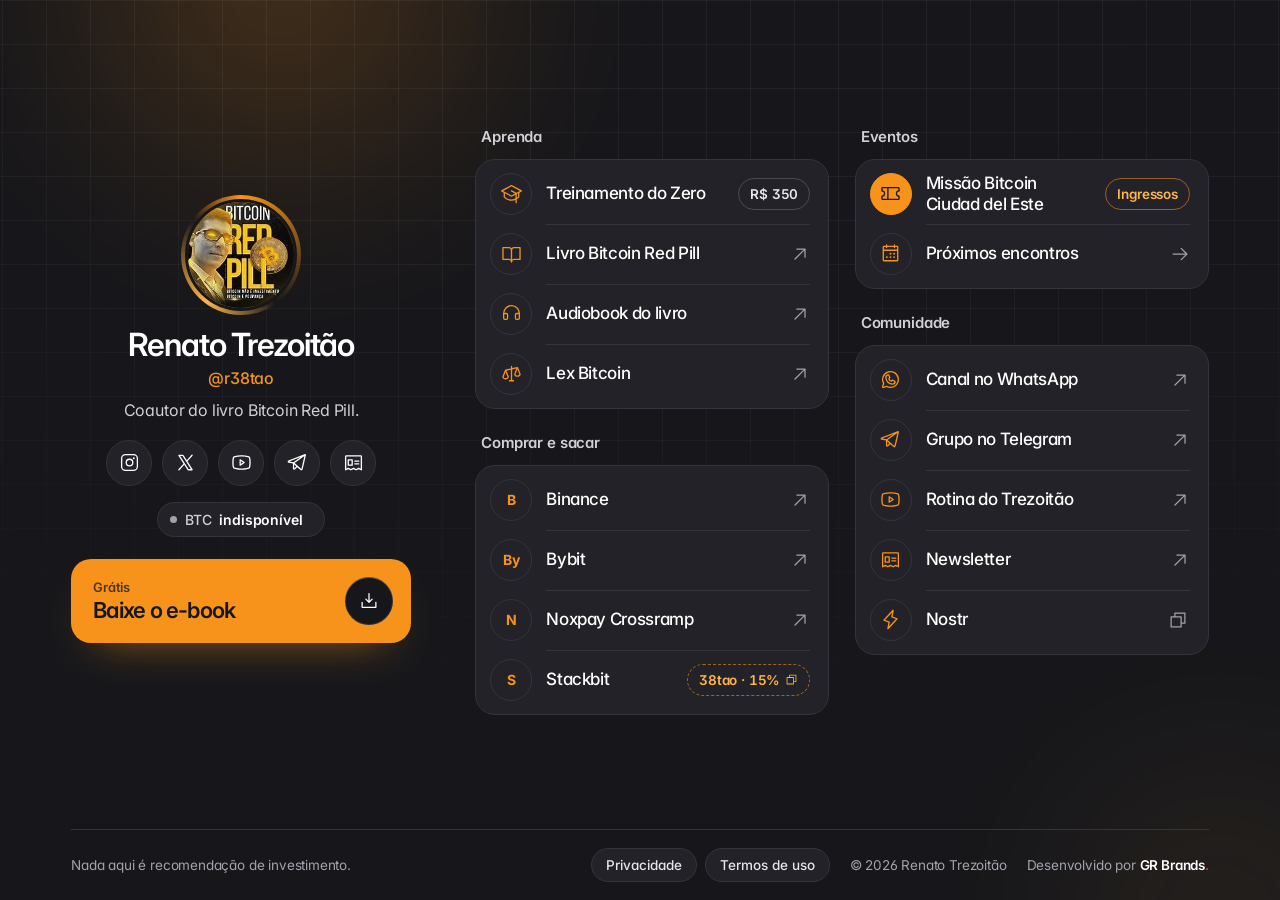
==== index.html @ eb2c329f "Add files via upload" ====
<!doctype html>
<html lang="pt-BR">
<head>
  <meta charset="utf-8">
  <!-- ═══ Rastreio: Meta Pixel + CAPI (único da página; sem GTM/GA4/plugins) ═══
       Enquanto o pixel estiver vazio, nada é carregado nem enviado. Ao receber
       o ID, preencha aqui e no capi-config.php (com o access token). -->
  <script>window.LN_TRACK = { pixel: '' };</script>
  <script>if (LN_TRACK.pixel) { var t = document.createElement('script'); t.src = 'tracking.js'; document.head.appendChild(t); }</script>
  <meta name="viewport" content="width=device-width, initial-scale=1, viewport-fit=cover">
  <title>Renato Trezoitão | Links oficiais</title>
  <meta name="description" content="Links oficiais do Renato Trezoitão (@r38tao), coautor do livro Bitcoin Red Pill: e-book grátis, treinamento, eventos e comunidade.">
  <meta name="theme-color" content="#17171B">
  <meta property="og:title" content="Renato Trezoitão · @r38tao">
  <meta property="og:description" content="E-book grátis, treinamento do zero, eventos presenciais e a comunidade oficial.">
  <meta property="og:type" content="website">
  <meta property="og:image" content="assets/renato.webp">
  <link rel="icon" href="assets/favicon.svg" type="image/svg+xml">
  <link rel="icon" href="assets/favicon-32.png" sizes="32x32" type="image/png">
  <link rel="apple-touch-icon" href="assets/favicon-180.png">
  <link rel="preconnect" href="https://fonts.googleapis.com">
  <link rel="preconnect" href="https://fonts.gstatic.com" crossorigin>
  <link href="https://fonts.googleapis.com/css2?family=Inter:opsz,wght@14..32,300..700&display=swap" rel="stylesheet" media="print" onload="this.media='all'">
  <noscript><link href="https://fonts.googleapis.com/css2?family=Inter:opsz,wght@14..32,300..700&display=swap" rel="stylesheet"></noscript>
  <link rel="stylesheet" href="style.css">
  <script>
  /* sem JS ou com "reduzir movimento", o conteúdo nasce visível */
  (function(){try{if(!matchMedia("(prefers-reduced-motion: reduce)").matches)document.documentElement.className+=" anim";}catch(e){}})();
  </script>
</head>
<body>

  <div class="bg" aria-hidden="true">
    <div class="bg__glow bg__glow--1"></div>
    <div class="bg__glow bg__glow--2"></div>
    <div class="bg__grade"></div>
  </div>

  <main class="pagina">

    <!-- ================= PERFIL ================= -->
    <header class="perfil cena">
      <span class="anel a"><img class="perfil__foto" src="assets/renato.webp" alt="Renato Trezoitão" width="104" height="104"></span>
      <h1 class="perfil__nome a">Renato Trezoitão</h1>
      <p class="perfil__handle a">@r38tao</p>
      <p class="perfil__bio a">Coautor do livro Bitcoin Red Pill.</p>

      <nav class="redes a" aria-label="Redes sociais">
        <a href="https://www.instagram.com/r38tao" target="_blank" rel="noopener" aria-label="Instagram"><svg viewBox="0 0 256 256" aria-hidden="true"><path d="M128,80a48,48,0,1,0,48,48A48.05,48.05,0,0,0,128,80Zm0,80a32,32,0,1,1,32-32A32,32,0,0,1,128,160ZM176,24H80A56.06,56.06,0,0,0,24,80v96a56.06,56.06,0,0,0,56,56h96a56.06,56.06,0,0,0,56-56V80A56.06,56.06,0,0,0,176,24Zm40,152a40,40,0,0,1-40,40H80a40,40,0,0,1-40-40V80A40,40,0,0,1,80,40h96a40,40,0,0,1,40,40ZM192,76a12,12,0,1,1-12-12A12,12,0,0,1,192,76Z"/></svg></a>
        <a href="https://x.com/r38tao" target="_blank" rel="noopener" aria-label="X"><svg viewBox="0 0 256 256" aria-hidden="true"><path d="M214.75,211.71l-62.6-98.38,61.77-67.95a8,8,0,0,0-11.84-10.76L143.24,99.34,102.75,35.71A8,8,0,0,0,96,32H48a8,8,0,0,0-6.75,12.3l62.6,98.37-61.77,68a8,8,0,1,0,11.84,10.76l58.84-64.72,40.49,63.63A8,8,0,0,0,160,224h48a8,8,0,0,0,6.75-12.29ZM164.39,208,62.57,48h29L193.43,208Z"/></svg></a>
        <a href="https://www.youtube.com/@rotinadotrezoitao" target="_blank" rel="noopener" aria-label="YouTube"><svg viewBox="0 0 256 256" aria-hidden="true"><path d="M164.44,121.34l-48-32A8,8,0,0,0,104,96v64a8,8,0,0,0,12.44,6.66l48-32a8,8,0,0,0,0-13.32ZM120,145.05V111l25.58,17ZM234.33,69.52a24,24,0,0,0-14.49-16.4C185.56,39.88,131,40,128,40s-57.56-.12-91.84,13.12a24,24,0,0,0-14.49,16.4C19.08,79.5,16,97.74,16,128s3.08,48.5,5.67,58.48a24,24,0,0,0,14.49,16.41C69,215.56,120.4,216,127.34,216h1.32c6.94,0,58.37-.44,91.18-13.11a24,24,0,0,0,14.49-16.41c2.59-10,5.67-28.22,5.67-58.48S236.92,79.5,234.33,69.52Zm-15.49,113a8,8,0,0,1-4.77,5.49c-31.65,12.22-85.48,12-86,12H128c-.54,0-54.33.2-86-12a8,8,0,0,1-4.77-5.49C34.8,173.39,32,156.57,32,128s2.8-45.39,5.16-54.47A8,8,0,0,1,41.93,68c30.52-11.79,81.66-12,85.85-12h.27c.54,0,54.38-.18,86,12a8,8,0,0,1,4.77,5.49C221.2,82.61,224,99.43,224,128S221.2,173.39,218.84,182.47Z"/></svg></a>
        <a href="https://t.me/r38taochannel" target="_blank" rel="noopener" aria-label="Telegram"><svg viewBox="0 0 256 256" aria-hidden="true"><path d="M228.88,26.19a9,9,0,0,0-9.16-1.57L17.06,103.93a14.22,14.22,0,0,0,2.43,27.21L72,141.45V200a15.92,15.92,0,0,0,10,14.83,15.91,15.91,0,0,0,17.51-3.73l25.32-26.26L165,220a15.88,15.88,0,0,0,10.51,4,16.3,16.3,0,0,0,5-.79,15.85,15.85,0,0,0,10.67-11.63L231.77,35A9,9,0,0,0,228.88,26.19Zm-61.14,36L78.15,126.35l-49.6-9.73ZM88,200V152.52l24.79,21.74Zm87.53,8L92.85,135.5l119-85.29Z"/></svg></a>
        <a href="https://amoedo.substack.com/" target="_blank" rel="noopener" aria-label="Substack"><svg viewBox="0 0 256 256" aria-hidden="true"><path d="M216,40H40A16,16,0,0,0,24,56V216a8,8,0,0,0,11.58,7.15L64,208.94l28.42,14.21a8,8,0,0,0,7.16,0L128,208.94l28.42,14.21a8,8,0,0,0,7.16,0L192,208.94l28.42,14.21A8,8,0,0,0,232,216V56A16,16,0,0,0,216,40Zm0,163.06-20.42-10.22a8,8,0,0,0-7.16,0L160,207.06l-28.42-14.22a8,8,0,0,0-7.16,0L96,207.06,67.58,192.84a8,8,0,0,0-7.16,0L40,203.06V56H216ZM136,112a8,8,0,0,1,8-8h48a8,8,0,0,1,0,16H144A8,8,0,0,1,136,112Zm0,32a8,8,0,0,1,8-8h48a8,8,0,0,1,0,16H144A8,8,0,0,1,136,144ZM64,168h48a8,8,0,0,0,8-8V96a8,8,0,0,0-8-8H64a8,8,0,0,0-8,8v64A8,8,0,0,0,64,168Zm8-64h32v48H72Z"/></svg></a>
      </nav>

      <p class="status a" aria-live="polite">
        <i class="status__dot"></i>
        <span>BTC</span>
        <b data-btc-price>…</b>
        <span data-btc-change></span>
      </p>

      <a class="ebook a" data-cta="ebook" href="https://renato38.com.br" target="_blank" rel="noopener">
        <span class="ebook__texto">
          <span class="ebook__tag">Grátis</span>
          <span class="ebook__titulo">Baixe o e-book</span>
        </span>
        <span class="ebook__seta"><svg viewBox="0 0 256 256" aria-hidden="true"><path d="M224,144v64a8,8,0,0,1-8,8H40a8,8,0,0,1-8-8V144a8,8,0,0,1,16,0v56H208V144a8,8,0,0,1,16,0Zm-101.66,5.66a8,8,0,0,0,11.32,0l40-40a8,8,0,0,0-11.32-11.32L136,124.69V32a8,8,0,0,0-16,0v92.69L93.66,98.34a8,8,0,0,0-11.32,11.32Z"/></svg></span>
      </a>
    </header>

    <!-- ================= LINKS ================= -->
    <div class="links">

      <div class="coluna">
        <section class="grupo cena" aria-labelledby="g-aprenda">
          <h2 class="grupo__titulo a" id="g-aprenda">Aprenda</h2>
          <div class="lista">
            <a class="item a" data-cta="treinamento" href="https://renato38.com.br/?utm_source=linktree&amp;utm_medium=bio&amp;utm_campaign=instagram_profile" target="_blank" rel="noopener">
              <span class="item__ico"><svg viewBox="0 0 256 256" aria-hidden="true"><path d="M251.76,88.94l-120-64a8,8,0,0,0-7.52,0l-120,64a8,8,0,0,0,0,14.12L32,117.87v48.42a15.91,15.91,0,0,0,4.06,10.65C49.16,191.53,78.51,216,128,216a130,130,0,0,0,48-8.76V240a8,8,0,0,0,16,0V199.51a115.63,115.63,0,0,0,27.94-22.57A15.91,15.91,0,0,0,224,166.29V117.87l27.76-14.81a8,8,0,0,0,0-14.12ZM128,200c-43.27,0-68.72-21.14-80-33.71V126.4l76.24,40.66a8,8,0,0,0,7.52,0L176,143.47v46.34C163.4,195.69,147.52,200,128,200Zm80-33.75a97.83,97.83,0,0,1-16,14.25V134.93l16-8.53ZM188,118.94l-.22-.13-56-29.87a8,8,0,0,0-7.52,14.12L171,128l-43,22.93L25,96,128,41.07,231,96Z"/></svg></span>
              <span class="item__nome">Treinamento do Zero</span>
              <span class="chip">R$ 350</span>
            </a>
            <a class="item a" data-cta="livro" href="https://livrariaalexandrecosta.com.br/bitcoin-red-pill-3-edicao" target="_blank" rel="noopener">
              <span class="item__ico"><svg viewBox="0 0 256 256" aria-hidden="true"><path d="M232,48H160a40,40,0,0,0-32,16A40,40,0,0,0,96,48H24a8,8,0,0,0-8,8V200a8,8,0,0,0,8,8H96a24,24,0,0,1,24,24,8,8,0,0,0,16,0,24,24,0,0,1,24-24h72a8,8,0,0,0,8-8V56A8,8,0,0,0,232,48ZM96,192H32V64H96a24,24,0,0,1,24,24V200A39.81,39.81,0,0,0,96,192Zm128,0H160a39.81,39.81,0,0,0-24,8V88a24,24,0,0,1,24-24h64Z"/></svg></span>
              <span class="item__nome">Livro Bitcoin Red Pill</span>
              <span class="item__seta"><svg viewBox="0 0 256 256" aria-hidden="true"><path d="M200,64V168a8,8,0,0,1-16,0V83.31L69.66,197.66a8,8,0,0,1-11.32-11.32L172.69,72H88a8,8,0,0,1,0-16H192A8,8,0,0,1,200,64Z"/></svg></span>
            </a>
            <a class="item a" data-cta="audiobook" href="https://www.youtube.com/playlist?list=PLVHTYODvQvjMoQo2OybAj5pJEPk5JYRh1" target="_blank" rel="noopener">
              <span class="item__ico"><svg viewBox="0 0 256 256" aria-hidden="true"><path d="M201.89,54.66A103.43,103.43,0,0,0,128.79,24H128A104,104,0,0,0,24,128v56a24,24,0,0,0,24,24H64a24,24,0,0,0,24-24V144a24,24,0,0,0-24-24H40.36A88,88,0,0,1,128,40h.67a87.71,87.71,0,0,1,87,80H192a24,24,0,0,0-24,24v40a24,24,0,0,0,24,24h16a24,24,0,0,0,24-24V128A103.41,103.41,0,0,0,201.89,54.66ZM64,136a8,8,0,0,1,8,8v40a8,8,0,0,1-8,8H48a8,8,0,0,1-8-8V136Zm152,48a8,8,0,0,1-8,8H192a8,8,0,0,1-8-8V144a8,8,0,0,1,8-8h24Z"/></svg></span>
              <span class="item__nome">Audiobook do livro</span>
              <span class="item__seta"><svg viewBox="0 0 256 256" aria-hidden="true"><path d="M200,64V168a8,8,0,0,1-16,0V83.31L69.66,197.66a8,8,0,0,1-11.32-11.32L172.69,72H88a8,8,0,0,1,0-16H192A8,8,0,0,1,200,64Z"/></svg></span>
            </a>
            <a class="item a" data-cta="lexbitcoin" href="https://lexbitcoin.com.br" target="_blank" rel="noopener">
              <span class="item__ico"><svg viewBox="0 0 256 256" aria-hidden="true"><path d="M239.43,133l-32-80h0a8,8,0,0,0-9.16-4.84L136,62V40a8,8,0,0,0-16,0V65.58L54.26,80.19A8,8,0,0,0,48.57,85h0v.06L16.57,165a7.92,7.92,0,0,0-.57,3c0,23.31,24.54,32,40,32s40-8.69,40-32a7.92,7.92,0,0,0-.57-3L66.92,93.77,120,82V208H104a8,8,0,0,0,0,16h48a8,8,0,0,0,0-16H136V78.42L187,67.1,160.57,133a7.92,7.92,0,0,0-.57,3c0,23.31,24.54,32,40,32s40-8.69,40-32A7.92,7.92,0,0,0,239.43,133ZM56,184c-7.53,0-22.76-3.61-23.93-14.64L56,109.54l23.93,59.82C78.76,180.39,63.53,184,56,184Zm144-32c-7.53,0-22.76-3.61-23.93-14.64L200,77.54l23.93,59.82C222.76,148.39,207.53,152,200,152Z"/></svg></span>
              <span class="item__nome">Lex Bitcoin</span>
              <span class="item__seta"><svg viewBox="0 0 256 256" aria-hidden="true"><path d="M200,64V168a8,8,0,0,1-16,0V83.31L69.66,197.66a8,8,0,0,1-11.32-11.32L172.69,72H88a8,8,0,0,1,0-16H192A8,8,0,0,1,200,64Z"/></svg></span>
            </a>
          </div>
        </section>

        <section class="grupo cena" aria-labelledby="g-comprar">
          <h2 class="grupo__titulo a" id="g-comprar">Comprar e sacar</h2>
          <div class="lista">
            <a class="item a" data-cta="binance" href="https://d9wf.short.gy/r38tao" target="_blank" rel="noopener">
              <span class="item__ico item__ico--letra">B</span>
              <span class="item__nome">Binance</span>
              <span class="item__seta"><svg viewBox="0 0 256 256" aria-hidden="true"><path d="M200,64V168a8,8,0,0,1-16,0V83.31L69.66,197.66a8,8,0,0,1-11.32-11.32L172.69,72H88a8,8,0,0,1,0-16H192A8,8,0,0,1,200,64Z"/></svg></span>
            </a>
            <a class="item a" data-cta="bybit" href="https://www.bybit.com/en/exclusive-user-campaign/?campaign_id=30856&amp;affiliate_id=77408" target="_blank" rel="noopener">
              <span class="item__ico item__ico--letra">By</span>
              <span class="item__nome">Bybit</span>
              <span class="item__seta"><svg viewBox="0 0 256 256" aria-hidden="true"><path d="M200,64V168a8,8,0,0,1-16,0V83.31L69.66,197.66a8,8,0,0,1-11.32-11.32L172.69,72H88a8,8,0,0,1,0-16H192A8,8,0,0,1,200,64Z"/></svg></span>
            </a>
            <a class="item a" data-cta="noxpay" href="https://crossramp.noxpay.io/?landing_crossramp=38itao" target="_blank" rel="noopener">
              <span class="item__ico item__ico--letra">N</span>
              <span class="item__nome">Noxpay Crossramp</span>
              <span class="item__seta"><svg viewBox="0 0 256 256" aria-hidden="true"><path d="M200,64V168a8,8,0,0,1-16,0V83.31L69.66,197.66a8,8,0,0,1-11.32-11.32L172.69,72H88a8,8,0,0,1,0-16H192A8,8,0,0,1,200,64Z"/></svg></span>
            </a>
            <a class="item a" data-cta="stackbit" href="https://stackbit.me" target="_blank" rel="noopener">
              <span class="item__ico item__ico--letra">S</span>
              <span class="item__nome">Stackbit</span>
              <span class="chip chip--cupom" role="button" tabindex="0" data-copy="38tao" aria-label="Copiar cupom 38tao" title="Copiar cupom">38tao · 15% <svg viewBox="0 0 256 256" aria-hidden="true"><path d="M216,32H88a8,8,0,0,0-8,8V80H40a8,8,0,0,0-8,8V216a8,8,0,0,0,8,8H168a8,8,0,0,0,8-8V176h40a8,8,0,0,0,8-8V40A8,8,0,0,0,216,32ZM160,208H48V96H160Zm48-48H176V88a8,8,0,0,0-8-8H96V48H208Z"/></svg></span>
            </a>
          </div>
        </section>
      </div>

      <div class="coluna">
        <section class="grupo cena" aria-labelledby="g-eventos">
          <h2 class="grupo__titulo a" id="g-eventos">Eventos</h2>
          <div class="lista">
            <a class="item item--destaque a" data-cta="missao" href="https://missaobitcoin.pagtickets.com.br/missao-bitcoin-ciudad-del-este-2a-edicao__23740" target="_blank" rel="noopener">
              <span class="item__ico"><svg viewBox="0 0 256 256" aria-hidden="true"><path d="M232,104a8,8,0,0,0,8-8V64a16,16,0,0,0-16-16H32A16,16,0,0,0,16,64V96a8,8,0,0,0,8,8,24,24,0,0,1,0,48,8,8,0,0,0-8,8v32a16,16,0,0,0,16,16H224a16,16,0,0,0,16-16V160a8,8,0,0,0-8-8,24,24,0,0,1,0-48ZM32,167.2a40,40,0,0,0,0-78.4V64H88V192H32Zm192,0V192H104V64H224V88.8a40,40,0,0,0,0,78.4Z"/></svg></span>
              <span class="item__nome">Missão Bitcoin Ciudad del Este</span>
              <span class="chip chip--laranja">Ingressos</span>
            </a>
            <a class="item a" data-cta="agenda" href="eventos/">
              <span class="item__ico"><svg viewBox="0 0 256 256" aria-hidden="true"><path d="M208,32H184V24a8,8,0,0,0-16,0v8H88V24a8,8,0,0,0-16,0v8H48A16,16,0,0,0,32,48V208a16,16,0,0,0,16,16H208a16,16,0,0,0,16-16V48A16,16,0,0,0,208,32ZM72,48v8a8,8,0,0,0,16,0V48h80v8a8,8,0,0,0,16,0V48h24V80H48V48ZM208,208H48V96H208V208Zm-68-76a12,12,0,1,1-12-12A12,12,0,0,1,140,132Zm44,0a12,12,0,1,1-12-12A12,12,0,0,1,184,132ZM96,172a12,12,0,1,1-12-12A12,12,0,0,1,96,172Zm44,0a12,12,0,1,1-12-12A12,12,0,0,1,140,172Zm44,0a12,12,0,1,1-12-12A12,12,0,0,1,184,172Z"/></svg></span>
              <span class="item__nome">Próximos encontros</span>
              <span class="item__seta"><svg viewBox="0 0 256 256" aria-hidden="true"><path d="M221.66,133.66l-72,72a8,8,0,0,1-11.32-11.32L196.69,136H40a8,8,0,0,1,0-16H196.69L138.34,61.66a8,8,0,0,1,11.32-11.32l72,72A8,8,0,0,1,221.66,133.66Z"/></svg></span>
            </a>
          </div>
        </section>

        <section class="grupo cena" aria-labelledby="g-comunidade">
          <h2 class="grupo__titulo a" id="g-comunidade">Comunidade</h2>
          <div class="lista">
            <a class="item a" data-cta="whatsapp" href="https://whatsapp.com/channel/0029Vb8euzdJkK7FTJ0eOz39" target="_blank" rel="noopener">
              <span class="item__ico"><svg viewBox="0 0 256 256" aria-hidden="true"><path d="M187.58,144.84l-32-16a8,8,0,0,0-8,.5l-14.69,9.8a40.55,40.55,0,0,1-16-16l9.8-14.69a8,8,0,0,0,.5-8l-16-32A8,8,0,0,0,104,64a40,40,0,0,0-40,40,88.1,88.1,0,0,0,88,88,40,40,0,0,0,40-40A8,8,0,0,0,187.58,144.84ZM152,176a72.08,72.08,0,0,1-72-72A24,24,0,0,1,99.29,80.46l11.48,23L101,118a8,8,0,0,0-.73,7.51,56.47,56.47,0,0,0,30.15,30.15A8,8,0,0,0,138,155l14.61-9.74,23,11.48A24,24,0,0,1,152,176ZM128,24A104,104,0,0,0,36.18,176.88L24.83,210.93a16,16,0,0,0,20.24,20.24l34.05-11.35A104,104,0,1,0,128,24Zm0,192a87.87,87.87,0,0,1-44.06-11.81,8,8,0,0,0-6.54-.67L40,216,52.47,178.6a8,8,0,0,0-.66-6.54A88,88,0,1,1,128,216Z"/></svg></span>
              <span class="item__nome">Canal no WhatsApp</span>
              <span class="item__seta"><svg viewBox="0 0 256 256" aria-hidden="true"><path d="M200,64V168a8,8,0,0,1-16,0V83.31L69.66,197.66a8,8,0,0,1-11.32-11.32L172.69,72H88a8,8,0,0,1,0-16H192A8,8,0,0,1,200,64Z"/></svg></span>
            </a>
            <a class="item a" data-cta="telegram" href="https://t.me/r38taochannel" target="_blank" rel="noopener">
              <span class="item__ico"><svg viewBox="0 0 256 256" aria-hidden="true"><path d="M228.88,26.19a9,9,0,0,0-9.16-1.57L17.06,103.93a14.22,14.22,0,0,0,2.43,27.21L72,141.45V200a15.92,15.92,0,0,0,10,14.83,15.91,15.91,0,0,0,17.51-3.73l25.32-26.26L165,220a15.88,15.88,0,0,0,10.51,4,16.3,16.3,0,0,0,5-.79,15.85,15.85,0,0,0,10.67-11.63L231.77,35A9,9,0,0,0,228.88,26.19Zm-61.14,36L78.15,126.35l-49.6-9.73ZM88,200V152.52l24.79,21.74Zm87.53,8L92.85,135.5l119-85.29Z"/></svg></span>
              <span class="item__nome">Grupo no Telegram</span>
              <span class="item__seta"><svg viewBox="0 0 256 256" aria-hidden="true"><path d="M200,64V168a8,8,0,0,1-16,0V83.31L69.66,197.66a8,8,0,0,1-11.32-11.32L172.69,72H88a8,8,0,0,1,0-16H192A8,8,0,0,1,200,64Z"/></svg></span>
            </a>
            <a class="item a" data-cta="youtube" href="https://www.youtube.com/@rotinadotrezoitao" target="_blank" rel="noopener">
              <span class="item__ico"><svg viewBox="0 0 256 256" aria-hidden="true"><path d="M164.44,121.34l-48-32A8,8,0,0,0,104,96v64a8,8,0,0,0,12.44,6.66l48-32a8,8,0,0,0,0-13.32ZM120,145.05V111l25.58,17ZM234.33,69.52a24,24,0,0,0-14.49-16.4C185.56,39.88,131,40,128,40s-57.56-.12-91.84,13.12a24,24,0,0,0-14.49,16.4C19.08,79.5,16,97.74,16,128s3.08,48.5,5.67,58.48a24,24,0,0,0,14.49,16.41C69,215.56,120.4,216,127.34,216h1.32c6.94,0,58.37-.44,91.18-13.11a24,24,0,0,0,14.49-16.41c2.59-10,5.67-28.22,5.67-58.48S236.92,79.5,234.33,69.52Zm-15.49,113a8,8,0,0,1-4.77,5.49c-31.65,12.22-85.48,12-86,12H128c-.54,0-54.33.2-86-12a8,8,0,0,1-4.77-5.49C34.8,173.39,32,156.57,32,128s2.8-45.39,5.16-54.47A8,8,0,0,1,41.93,68c30.52-11.79,81.66-12,85.85-12h.27c.54,0,54.38-.18,86,12a8,8,0,0,1,4.77,5.49C221.2,82.61,224,99.43,224,128S221.2,173.39,218.84,182.47Z"/></svg></span>
              <span class="item__nome">Rotina do Trezoitão</span>
              <span class="item__seta"><svg viewBox="0 0 256 256" aria-hidden="true"><path d="M200,64V168a8,8,0,0,1-16,0V83.31L69.66,197.66a8,8,0,0,1-11.32-11.32L172.69,72H88a8,8,0,0,1,0-16H192A8,8,0,0,1,200,64Z"/></svg></span>
            </a>
            <a class="item a" data-cta="newsletter" href="https://amoedo.substack.com/" target="_blank" rel="noopener">
              <span class="item__ico"><svg viewBox="0 0 256 256" aria-hidden="true"><path d="M216,40H40A16,16,0,0,0,24,56V216a8,8,0,0,0,11.58,7.15L64,208.94l28.42,14.21a8,8,0,0,0,7.16,0L128,208.94l28.42,14.21a8,8,0,0,0,7.16,0L192,208.94l28.42,14.21A8,8,0,0,0,232,216V56A16,16,0,0,0,216,40Zm0,163.06-20.42-10.22a8,8,0,0,0-7.16,0L160,207.06l-28.42-14.22a8,8,0,0,0-7.16,0L96,207.06,67.58,192.84a8,8,0,0,0-7.16,0L40,203.06V56H216ZM136,112a8,8,0,0,1,8-8h48a8,8,0,0,1,0,16H144A8,8,0,0,1,136,112Zm0,32a8,8,0,0,1,8-8h48a8,8,0,0,1,0,16H144A8,8,0,0,1,136,144ZM64,168h48a8,8,0,0,0,8-8V96a8,8,0,0,0-8-8H64a8,8,0,0,0-8,8v64A8,8,0,0,0,64,168Zm8-64h32v48H72Z"/></svg></span>
              <span class="item__nome">Newsletter</span>
              <span class="item__seta"><svg viewBox="0 0 256 256" aria-hidden="true"><path d="M200,64V168a8,8,0,0,1-16,0V83.31L69.66,197.66a8,8,0,0,1-11.32-11.32L172.69,72H88a8,8,0,0,1,0-16H192A8,8,0,0,1,200,64Z"/></svg></span>
            </a>
            <a class="item a" data-cta="nostr" href="https://primal.net/p/npub17hgdpn9xnt5zyxlx8pz0uuus8d23pxwr9a5vq96nw5nawx20zxnsj6fym6" target="_blank" rel="noopener">
              <span class="item__ico"><svg viewBox="0 0 256 256" aria-hidden="true"><path d="M215.79,118.17a8,8,0,0,0-5-5.66L153.18,90.9l14.66-73.33a8,8,0,0,0-13.69-7l-112,120a8,8,0,0,0,3,13l57.63,21.61L88.16,238.43a8,8,0,0,0,13.69,7l112-120A8,8,0,0,0,215.79,118.17ZM109.37,214l10.47-52.38a8,8,0,0,0-5-9.06L62,132.71l84.62-90.66L136.16,94.43a8,8,0,0,0,5,9.06l52.8,19.8Z"/></svg></span>
              <span class="item__nome">Nostr</span>
              <span class="item__seta item__seta--copiar" role="button" tabindex="0" data-copy="npub17hgdpn9xnt5zyxlx8pz0uuus8d23pxwr9a5vq96nw5nawx20zxnsj6fym6" aria-label="Copiar npub" title="Copiar npub"><svg viewBox="0 0 256 256" aria-hidden="true"><path d="M216,32H88a8,8,0,0,0-8,8V80H40a8,8,0,0,0-8,8V216a8,8,0,0,0,8,8H168a8,8,0,0,0,8-8V176h40a8,8,0,0,0,8-8V40A8,8,0,0,0,216,32ZM160,208H48V96H160Zm48-48H176V88a8,8,0,0,0-8-8H96V48H208Z"/></svg></span>
            </a>
          </div>
        </section>
      </div>

    </div>

    <footer class="rodape cena">
      <p class="rodape__legal a">
        <button type="button" class="legal" data-modal="modalPrivacidade">Privacidade</button>
        <button type="button" class="legal" data-modal="modalTermos">Termos de uso</button>
      </p>
      <p class="rodape__aviso a">Nada aqui é recomendação de investimento.</p>
      <p class="rodape__base a">
        <span>© <span id="ano">2026</span> Renato Trezoitão</span>
        <span>Desenvolvido por <a href="https://grbrands.com.br" target="_blank" rel="noopener">GR Brands<span class="ponto-gr">.</span></a></span>
      </p>
    </footer>
  </main>

  <!-- ============================================================
       MODAIS: abrem sobre a própria página, sem recarregar nem navegar
       ============================================================ -->

  <!-- ---------- Política de Privacidade ---------- -->
  <div class="modal" id="modalPrivacidade" role="dialog" aria-modal="true" aria-labelledby="tituloPrivacidade" hidden>
    <div class="modal__fundo" data-fechar></div>
    <div class="modal__caixa">
      <div class="modal__topo">
        <div>
          <h2 id="tituloPrivacidade">Política de Privacidade</h2>
          <p class="atualizado">Última atualização: <span class="marcador">[INSERIR DATA]</span></p>
        </div>
        <button type="button" class="modal__fechar" data-fechar aria-label="Fechar">✕</button>
      </div>
      <div class="modal__corpo" tabindex="0">
        <p>Esta Política descreve como <strong>Renato Trezoitão</strong> (<span class="marcador">[RAZÃO SOCIAL]</span>, CNPJ <span class="marcador">[CNPJ]</span>, com sede em <span class="marcador">[ENDEREÇO COMPLETO]</span>) trata dados pessoais nesta página, em conformidade com a Lei nº 13.709/2018, a Lei Geral de Proteção de Dados Pessoais (LGPD).</p>
        <p>Esta é uma <strong>página de links</strong>: sua única função é reunir em uma tela os canais oficiais de @r38tao. Ela não possui formulário, cadastro, área de login nem processamento de pagamentos.</p>

        <h3>1. Quais dados são coletados por esta página</h3>
        <p><strong>Nenhum dado pessoal é solicitado ou digitado aqui.</strong> Não há campos para preencher e a página não mantém banco de dados próprio.</p>
        <p>A página registra, para medição de anúncios, a visita e o botão clicado, associados a identificadores de navegador descritos no <strong>item 5</strong>. Não há nome, telefone nem e-mail envolvidos.</p>
        <p>Como em qualquer site, o servidor de hospedagem pode registrar automaticamente alguns dados técnicos de acesso: endereço IP, data e hora, tipo de navegador e dispositivo. Esses registros ficam sob a guarda de <span class="marcador">[PROVEDOR DE HOSPEDAGEM]</span>, conforme o art. 15 do Marco Civil da Internet.</p>
        <p>A cotação do Bitcoin exibida no topo é consultada na API pública da <strong>CoinGecko</strong>, que recebe o endereço IP e dados básicos do navegador no momento da consulta.</p>

        <h3>2. Finalidade do tratamento</h3>
        <p>A página existe para <strong>encaminhar o visitante ao canal que ele escolher</strong> e para <strong>medir o resultado dos anúncios</strong> que trazem essas visitas. Não há disparo de mensagens em massa, venda ou cessão de dados.</p>

        <h3>3. Base legal do tratamento</h3>
        <ul>
          <li><strong>Art. 7º, IX, da LGPD</strong>: legítimo interesse, restrito à operação técnica da página e à medição de anúncios, sujeita à oposição do titular;</li>
          <li><strong>Art. 7º, II, da LGPD</strong> e <strong>art. 15 do Marco Civil da Internet</strong>: guarda de registros de acesso, quando aplicável;</li>
          <li><strong>Art. 7º, V, da LGPD</strong>: procedimentos preliminares a contrato, quando você segue para um dos serviços de destino e informa seus dados <em>lá</em>.</li>
        </ul>

        <h3>4. Serviços de terceiros</h3>
        <p>No carregamento da página há contato com o <strong>Google Fonts</strong> (tipografias), a <strong>CoinGecko</strong> (cotação), a <strong>Meta Platforms</strong> (item 5) e o provedor de hospedagem.</p>
        <p>Ao clicar em um botão, você é levado a um serviço externo com política de privacidade própria: renato38.com.br, Missão Bitcoin (PagTickets), Livraria Alexandre Costa, Lex Bitcoin, WhatsApp, Telegram, YouTube, Substack, Primal (Nostr), X, Instagram, Binance, Bybit, Noxpay e Stackbit. O tratamento feito dentro desses serviços não é controlado por esta página.</p>

        <h3>5. Cookies e tecnologias de rastreamento</h3>
        <p>Esta página pode utilizar o <strong>Meta Pixel</strong> e a <strong>API de Conversões da Meta</strong> para medir o resultado dos anúncios. Não há Google Analytics, Google Tag Manager nem outra ferramenta de rastreamento.</p>
        <p>São registrados a visita e qual botão foi clicado. Para isso são gravados no navegador os cookies <strong>_fbp</strong> e <strong>_fbc</strong>, da Meta, e um identificador interno (<strong>_ln_id</strong>, também em armazenamento local). Eles duram até <strong>180 dias</strong> e servem apenas à medição de anúncios. Você pode apagá-los no navegador sem prejuízo para o uso da página.</p>

        <h3>6. Direitos do titular</h3>
        <p>Nos termos do art. 18 da LGPD, você pode pedir confirmação de tratamento, acesso, correção, anonimização, eliminação, portabilidade, informação sobre compartilhamento e revogação do consentimento.</p>

        <h3>7. Contato</h3>
        <p>Pedidos sobre seus dados: <span class="marcador">[E-MAIL DE CONTATO]</span>. Encarregado (DPO): <span class="marcador">[NOME DO ENCARREGADO / "não designado"]</span>.</p>

        <h3>8. Alterações</h3>
        <p>A versão vigente é sempre a exibida nesta página, com a data de atualização indicada no topo.</p>
      </div>
    </div>
  </div>

  <!-- ---------- Termos de Uso ---------- -->
  <div class="modal" id="modalTermos" role="dialog" aria-modal="true" aria-labelledby="tituloTermos" hidden>
    <div class="modal__fundo" data-fechar></div>
    <div class="modal__caixa">
      <div class="modal__topo">
        <div>
          <h2 id="tituloTermos">Termos de Uso</h2>
          <p class="atualizado">Última atualização: <span class="marcador">[INSERIR DATA]</span></p>
        </div>
        <button type="button" class="modal__fechar" data-fechar aria-label="Fechar">✕</button>
      </div>
      <div class="modal__corpo" tabindex="0">
        <p>Estes Termos regulam o uso desta página de links de <strong>Renato Trezoitão</strong> (<span class="marcador">[RAZÃO SOCIAL]</span>, CNPJ <span class="marcador">[CNPJ]</span>). Ao navegar ou clicar em qualquer botão, você declara que leu e concorda com as condições abaixo.</p>

        <h3>1. Objeto da página</h3>
        <p>Finalidade exclusivamente informativa: reunir os canais oficiais de @r38tao. <strong>Nenhuma compra ou pagamento é feito aqui.</strong> Cada botão abre um serviço externo, e a partir do clique valem os termos desse serviço.</p>

        <h3>2. Não é recomendação de investimento</h3>
        <p>Os conteúdos, a cotação exibida e os serviços indicados têm caráter educativo e informativo. Nada nesta página constitui recomendação de compra ou venda de ativos. Criptoativos têm alta volatilidade; decida com base na sua própria pesquisa.</p>

        <h3>3. Links de parceiros</h3>
        <p>Alguns links (como Binance, Bybit, Noxpay e Stackbit) são de afiliado ou trazem cupom, e podem gerar comissão sem custo extra para você. Preços, taxas, cupons e condições são definidos pelos parceiros e podem mudar sem aviso.</p>

        <h3>4. Cotação do Bitcoin</h3>
        <p>O valor exibido no topo vem de fonte pública (CoinGecko), é atualizado a cada minuto e serve apenas como referência. Pode haver atraso ou indisponibilidade.</p>

        <h3>5. Propriedade intelectual</h3>
        <p>Nome, imagem e textos desta página pertencem a Renato Trezoitão. As marcas citadas pertencem a seus titulares e aparecem apenas para identificar os canais. Tipografias Inter e JetBrains Mono sob a SIL Open Font License.</p>

        <h3>6. Disponibilidade</h3>
        <p>Empregamos esforços razoáveis para manter os links corretos, sem garantia de funcionamento ininterrupto. Nada nestes Termos afasta os direitos do Código de Defesa do Consumidor.</p>

        <h3>7. Privacidade</h3>
        <p>O tratamento de dados está descrito na <strong>Política de Privacidade</strong>, parte integrante destes Termos.</p>

        <h3>8. Lei aplicável e foro</h3>
        <p>Aplica-se a legislação brasileira. Foro da comarca de <span class="marcador">[CIDADE/UF]</span>, ressalvado o foro do domicílio do consumidor.</p>
      </div>
    </div>
  </div>

  <div class="toast" id="toast" role="status">Copiado</div>

  <script src="script.js" defer></script>
</body>
</html>
---- style.css ----
/* =========================================================
   R38tao · Página de links
   Grafite e laranja Bitcoin. Só Inter.
   Contornos de 1.1px e vidro: receita do site da GR Brands.
   Ícones: Phosphor Icons (MIT), peso regular, embutidos.

   Regra da casa: uma linha por link (ícone, nome, seta).
   Nada de numeração, contadores ou subtítulos.
   ========================================================= */

:root {
  --paper: #17171B;
  --card: #222228;
  --card-hover: #2B2B32;
  --ink: #FFFFFF;
  --ink-2: #E6E6EA;
  --muted: #D0D0D6;
  --faint: #A2A2AC;
  --line: #34343C;
  --line-hover: #4A4A54;
  --laranja: #F7931A;
  --laranja-claro: #FFB547;

  --r: 20px;
  --ease: cubic-bezier(.22, .8, .24, 1);
}

* { box-sizing: border-box; margin: 0; padding: 0; }
html { -webkit-text-size-adjust: 100%; color-scheme: dark; }
body {
  min-height: 100vh;
  background: var(--paper);
  color: var(--ink);
  font-family: "Inter", ui-sans-serif, system-ui, -apple-system, "Segoe UI", Roboto, Arial, sans-serif;
  font-feature-settings: "ss01", "cv11";
  font-size: 16px; line-height: 1.5; letter-spacing: -.011em;
  -webkit-font-smoothing: antialiased;
  overflow-x: clip;
}
a { color: inherit; text-decoration: none; }
button { font: inherit; color: inherit; background: none; border: 0; cursor: pointer; }
img { display: block; max-width: 100%; }
svg { display: block; width: 20px; height: 20px; fill: currentColor; flex: none; }
::selection { background: var(--laranja); color: #17171B; }
a:focus-visible, button:focus-visible, [role="button"]:focus-visible { outline: 2px solid var(--laranja); outline-offset: 3px; }

/* ---------- fundo: brilho laranja e grade ---------- */
.bg { position: fixed; inset: 0; z-index: -1; pointer-events: none; overflow: hidden; }
.bg__glow { position: absolute; border-radius: 50%; filter: blur(90px); }
.bg__glow--1 {
  width: 560px; height: 560px; top: -300px; left: 50%; margin-left: -280px; opacity: .45;
  background: radial-gradient(circle, rgba(247, 147, 26, .6), transparent 70%);
  animation: deriva 14s ease-in-out infinite alternate;
}
.bg__glow--2 {
  width: 440px; height: 440px; bottom: -240px; right: -160px; opacity: .35;
  background: radial-gradient(circle, rgba(255, 181, 71, .3), transparent 70%);
  animation: deriva 18s ease-in-out infinite alternate-reverse;
}
@keyframes deriva { to { transform: translate(40px, 30px) scale(1.08); } }
.bg__grade {
  position: absolute; inset: 0;
  background-image:
    linear-gradient(rgba(255, 255, 255, .05) 1px, transparent 1px),
    linear-gradient(90deg, rgba(255, 255, 255, .05) 1px, transparent 1px);
  background-size: 44px 44px; background-position: center top;
  -webkit-mask-image: radial-gradient(ellipse 120% 90% at 50% 0%, #000 30%, rgba(0, 0, 0, .35) 70%, transparent 100%);
  mask-image: radial-gradient(ellipse 120% 90% at 50% 0%, #000 30%, rgba(0, 0, 0, .35) 70%, transparent 100%);
}

/* ---------- página (mobile) ---------- */
.pagina {
  max-width: 480px; margin: 0 auto;
  padding: 32px 16px calc(28px + env(safe-area-inset-bottom));
}

/* ---------- perfil ---------- */
.perfil { display: flex; flex-direction: column; align-items: center; text-align: center; }

.anel { position: relative; display: block; flex: none; width: fit-content; border-radius: 50%; }
.anel::before {
  content: ""; position: absolute; inset: -4px; border-radius: 50%;
  background: conic-gradient(from 0deg, var(--laranja), transparent 40%, var(--laranja-claro) 60%, transparent 85%, var(--laranja));
  animation: gira 8s linear infinite;
}
.anel img { position: relative; border-radius: 50%; object-fit: cover; border: 3px solid var(--paper); }
@keyframes gira { to { transform: rotate(360deg); } }

.perfil__foto { width: 96px; height: 96px; }
.perfil__nome { margin-top: 16px; font-size: 28px; font-weight: 600; letter-spacing: -.035em; line-height: 1.15; }
.perfil__handle { margin-top: 2px; color: var(--laranja); font-size: 16px; font-weight: 500; }
.perfil__bio { margin-top: 8px; color: var(--muted); font-size: 16px; }

.redes { display: flex; justify-content: center; gap: 10px; margin-top: 18px; }
.redes a {
  width: 46px; height: 46px; border-radius: 50%;
  display: grid; place-items: center;
  border: 1.1px solid var(--line); background: var(--card); color: var(--ink);
  transition: border-color .2s, color .2s;
}
.redes a:hover { border-color: var(--laranja); color: var(--laranja); }
.redes svg { width: 21px; height: 21px; }

/* cotação: discreta, uma linha */
.status {
  display: inline-flex; align-items: center; gap: 8px; margin-top: 16px;
  padding: 6px 14px 6px 12px; border-radius: 999px;
  border: 1.1px solid var(--line); background: var(--card);
  font-size: 14px; font-weight: 500; color: var(--muted);
  font-variant-numeric: tabular-nums; white-space: nowrap;
}
.status b { color: var(--ink); font-weight: 600; transition: color .4s; }
.status__dot { width: 7px; height: 7px; border-radius: 50%; background: #22C55E; box-shadow: 0 0 0 4px rgba(34, 197, 94, .18); }
.status.erro .status__dot { background: var(--faint); box-shadow: none; }
.sobe { color: #34D399 !important; }
.desce { color: #F87171 !important; }

/* e-book: laranja, uma linha */
.ebook {
  display: flex; align-items: center; justify-content: space-between; gap: 16px;
  width: 100%; margin-top: 22px; padding: 18px 18px 18px 22px;
  border-radius: var(--r);
  background: var(--laranja); color: #17171B; text-align: left;
  box-shadow: 0 20px 44px -26px rgba(247, 147, 26, .7);
  transition: transform .4s var(--ease), box-shadow .4s;
}
.ebook:hover { transform: translateY(-2px); box-shadow: 0 26px 54px -26px rgba(247, 147, 26, .85); }
.ebook__tag { display: block; font-size: 13px; font-weight: 600; opacity: .75; }
.ebook__titulo { display: block; font-size: 22px; font-weight: 600; letter-spacing: -.035em; line-height: 1.15; }
.ebook__seta {
  width: 48px; height: 48px; border-radius: 50%; flex: none;
  display: grid; place-items: center;
  background: #17171B; color: #fff;
  box-shadow: inset 0 0 0 1px rgba(255, 255, 255, .1), inset 0 1px 0 rgba(255, 255, 255, .18);
}

/* ---------- grupos e listas ---------- */
/* no mobile as colunas somem e a ordem é: aprenda, eventos, comunidade, exchanges */
.links { margin-top: 32px; display: flex; flex-direction: column; }
.coluna { display: contents; }
.grupo[aria-labelledby="g-eventos"] { order: 2; }
.grupo[aria-labelledby="g-comunidade"] { order: 3; }
.grupo[aria-labelledby="g-comprar"] { order: 4; }
.grupo { margin-bottom: 24px; }
.grupo__titulo { margin: 0 6px 10px; font-size: 15px; font-weight: 600; color: var(--muted); letter-spacing: -.01em; }

.lista {
  padding: 4px;
  border-radius: var(--r);
  border: 1.1px solid var(--line); background: var(--card);
}
.item {
  position: relative;
  display: grid; grid-template-columns: 42px 1fr auto; align-items: center; gap: 14px;
  min-height: 60px; padding: 9px 14px 9px 10px;
  border-radius: 16px;
  transition: background .25s;
}
.item + .item::before { content: ""; position: absolute; top: 0; left: 66px; right: 14px; height: 1px; background: var(--line); }
.item:hover { background: var(--card-hover); }
.item:hover::before, .item:hover + .item::before { opacity: 0; }

.item__ico {
  width: 42px; height: 42px; border-radius: 50%;
  display: grid; place-items: center;
  border: 1.1px solid var(--line); color: var(--laranja);
  transition: border-color .25s;
}
.item__ico svg { width: 21px; height: 21px; }
.item__ico--letra { font-size: 14px; font-weight: 700; letter-spacing: -.02em; }
.item:hover .item__ico { border-color: var(--laranja); }

.item__nome { min-width: 0; font-size: 17px; font-weight: 500; letter-spacing: -.02em; line-height: 1.25; }

.item__seta { color: var(--faint); transition: color .25s, transform .3s var(--ease); }
.item__seta svg { width: 20px; height: 20px; }
.item:hover .item__seta { color: var(--laranja); transform: translate(2px, -2px); }
.item__seta--copiar { display: grid; place-items: center; width: 36px; height: 36px; margin: -8px -6px -8px 0; border-radius: 50%; cursor: pointer; }
.item:hover .item__seta--copiar { transform: none; }
.item__seta--copiar:hover { background: rgba(255, 255, 255, .08); }

.item--destaque .item__ico { background: var(--laranja); border-color: var(--laranja); color: #17171B; }

.chip {
  display: inline-flex; align-items: center; gap: 5px;
  padding: 5px 11px; border-radius: 999px; white-space: nowrap;
  border: 1.1px solid var(--line-hover); color: var(--ink-2);
  font-size: 13.5px; font-weight: 600; font-variant-numeric: tabular-nums;
}
.chip svg { width: 13px; height: 13px; }
.chip--laranja { border-color: color-mix(in srgb, var(--laranja) 55%, transparent); color: var(--laranja-claro); }
.chip--cupom { border-style: dashed; border-color: color-mix(in srgb, var(--laranja) 60%, transparent); color: var(--laranja-claro); cursor: pointer; transition: background .2s; }
.chip--cupom:hover { background: color-mix(in srgb, var(--laranja) 14%, transparent); }

/* ---------- rodapé ----------
   Mobile: três linhas centradas e respiradas (legais como pílulas,
   aviso, assinatura). Desktop: uma linha só. */
.rodape {
  display: flex; flex-direction: column; align-items: center; gap: 14px;
  margin-top: 16px; padding: 24px 0 8px; border-top: 1.1px solid var(--line);
  color: var(--faint); font-size: 14px; text-align: center;
}
.rodape__legal { display: flex; gap: 8px; }
.legal {
  padding: 8px 16px; border-radius: 999px;
  border: 1.1px solid var(--line); background: var(--card); color: var(--ink-2);
  font-size: 14px; font-weight: 500;
  transition: color .2s, border-color .2s;
}
.legal:hover { color: var(--ink); border-color: var(--line-hover); }
.rodape__aviso { color: var(--faint); font-size: 13.5px; }
.rodape__base { display: flex; flex-direction: column; gap: 4px; color: var(--faint); }
.rodape a { color: var(--ink); font-weight: 600; }
.ponto-gr { color: #E3362E; }

/* ---------- modais ---------- */
body.travado { overflow: hidden; }
.modal { position: fixed; inset: 0; z-index: 100; display: none; align-items: flex-end; justify-content: center; }
.modal.aberto { display: flex; }
.modal__fundo { position: absolute; inset: 0; background: rgba(8, 8, 10, .72); backdrop-filter: blur(6px); animation: fundoEntra .3s ease both; }
.modal__caixa {
  position: relative; display: flex; flex-direction: column;
  width: 100%; max-height: 92dvh;
  background: var(--card); border: 1.1px solid var(--line); border-bottom: 0;
  border-radius: 24px 24px 0 0;
  animation: caixaSobe .45s var(--ease) both;
}
.modal__topo { display: flex; justify-content: space-between; align-items: flex-start; gap: 16px; padding: 22px 22px 16px; border-bottom: 1.1px solid var(--line); }
.modal__topo h2 { font-size: 21px; font-weight: 600; letter-spacing: -.03em; }
.atualizado { margin-top: 4px; color: var(--faint); font-size: 13px; }
.modal__fechar { flex: none; width: 38px; height: 38px; border-radius: 50%; border: 1.1px solid var(--line); color: var(--muted); font-size: 14px; transition: color .2s, border-color .2s; }
.modal__fechar:hover { color: var(--laranja); border-color: var(--laranja); }
.modal__corpo { overflow-y: auto; padding: 18px 22px 28px; overscroll-behavior: contain; }
.modal__corpo:focus { outline: none; }
.modal__corpo h3 { margin: 22px 0 8px; font-size: 15px; font-weight: 600; color: var(--ink); }
.modal__corpo p, .modal__corpo li { color: var(--muted); font-size: 15px; line-height: 1.65; }
.modal__corpo p { margin-bottom: 10px; }
.modal__corpo ul { margin: 0 0 12px; padding-left: 18px; }
.modal__corpo li { margin-bottom: 6px; }
.modal__corpo strong { color: var(--ink); font-weight: 600; }
.marcador { padding: 1px 5px; border-radius: 4px; background: rgba(255, 255, 255, .12); color: var(--ink); font-size: .92em; }
@keyframes fundoEntra { from { opacity: 0; } }
@keyframes caixaSobe { from { transform: translateY(100%); } }
@keyframes caixaEntra { from { opacity: 0; transform: translateY(16px) scale(.98); } }

/* ---------- toast ---------- */
.toast {
  position: fixed; left: 50%; bottom: calc(24px + env(safe-area-inset-bottom)); z-index: 120;
  transform: translate(-50%, 20px); opacity: 0;
  padding: 10px 18px; border-radius: 999px;
  background: var(--ink); color: #17171B; font-size: 14px; font-weight: 600;
  transition: opacity .3s, transform .3s var(--ease);
  pointer-events: none;
}
.toast.show { opacity: 1; transform: translate(-50%, 0); }

/* ---------- animação ----------
   Cada bloco é uma .cena; cada peça dentro dela é um .a.
   Quando a cena entra na tela (eventos.js / script.js põem .visto),
   as peças sobem em cascata. --i é a posição da peça na cena.
   fill-mode backwards: depois de entrar, a peça volta a obedecer o
   CSS normal, e os hovers com transform continuam funcionando.
   Sem JS ou com "reduzir movimento", .anim não existe: tudo visível. */
.anim .cena:not(.visto) .a { opacity: 0; }
.anim .cena.visto .a {
  animation: entra .8s var(--ease) backwards;
  animation-delay: calc(min(var(--i, 0), 14) * 55ms);
}
@keyframes entra { from { opacity: 0; transform: translateY(16px); } to { opacity: 1; transform: none; } }

/* o anel e a foto chegam com escala, não subindo */
.anim .cena.visto .anel.a { animation-name: chega; animation-duration: 1s; }
@keyframes chega { from { opacity: 0; transform: scale(.85); } to { opacity: 1; transform: none; } }

/* toque: tudo que é clicável afunda um pouco ao pressionar */
.item, .ebook, .redes a, .legal, .chip--cupom { -webkit-tap-highlight-color: transparent; }
.item:active { transform: scale(.985); transition: transform .1s; }
.ebook:active { transform: scale(.98); transition: transform .1s; }
.redes a:active, .legal:active { transform: scale(.94); transition: transform .1s; }

/* o ícone do item dá um passo para o lado no hover */
.item__ico svg, .item__ico { transition: border-color .25s, transform .35s var(--ease); }
.item:hover .item__ico svg { transform: scale(1.1); }

/* e-book: a seta de download balança no hover e um brilho atravessa o card de tempos em tempos */
.ebook { position: relative; overflow: hidden; isolation: isolate; }
.ebook::after {
  content: ""; position: absolute; inset: 0 auto 0 -60%; z-index: -1; width: 40%;
  background: linear-gradient(100deg, transparent, rgba(255, 255, 255, .35), transparent);
  transform: skewX(-20deg);
  animation: brilho 5s ease-in-out 2s infinite;
}
@keyframes brilho { 0%, 70% { left: -60%; } 100% { left: 130%; } }
.ebook:hover .ebook__seta svg { animation: balanca .8s var(--ease) infinite; }
@keyframes balanca { 50% { transform: translateY(3px); } }

/* redes: sobem um pouco no hover */
.redes a { transition: border-color .2s, color .2s, transform .35s var(--ease); }
.redes a:hover { transform: translateY(-2px); }

/* =========================================================
   DESKTOP (>= 900px): uma tela só, sem rolagem.
   Perfil à esquerda; links em duas colunas à direita.
   ========================================================= */
@media (min-width: 900px) {
  .bg__glow--1 { left: 22%; }

  .pagina {
    display: grid; grid-template-columns: 340px 1fr; grid-template-rows: 1fr auto;
    column-gap: clamp(40px, 5vw, 88px);
    max-width: 1240px; min-height: 100dvh;
    padding: clamp(20px, 4vh, 48px) clamp(28px, 4vw, 56px) 0;
  }

  .perfil { align-self: center; }
  .perfil__foto { width: clamp(84px, 13vh, 112px); height: clamp(84px, 13vh, 112px); }
  .perfil__nome { font-size: clamp(26px, 4vh, 32px); }

  .links {
    align-self: center; margin: 0;
    display: grid; grid-template-columns: 1fr 1fr; gap: 0 clamp(16px, 2vw, 28px); align-items: start;
  }
  .coluna { display: block; }
  .grupo { margin-bottom: clamp(14px, 2.6vh, 26px); }
  .grupo:last-child { margin-bottom: 0; }
  .item { min-height: clamp(50px, 7vh, 60px); padding-block: clamp(5px, .9vh, 9px); }
  .item__nome { font-size: clamp(15.5px, 2.1vh, 17px); }

  .rodape {
    grid-column: 1 / -1;
    flex-direction: row; justify-content: space-between; gap: 20px;
    margin-top: clamp(14px, 2.6vh, 28px); padding: clamp(12px, 2vh, 20px) 0;
    font-size: 13.5px; text-align: left;
  }
  .rodape__legal { order: 2; }
  .rodape__aviso { order: 1; flex: 1; }
  .rodape__base { order: 3; flex-direction: row; gap: 20px; }
  .legal { padding: 6px 14px; font-size: 13.5px; }

  .modal { align-items: center; padding: 24px; }
  .modal__caixa { max-width: 640px; max-height: 86dvh; border-bottom: 1.1px solid var(--line); border-radius: 24px; animation-name: caixaEntra; }
}

@media (min-width: 900px) and (max-height: 600px) {
  .pagina { min-height: 0; }
}

@media (prefers-reduced-motion: reduce) {
  *, *::before, *::after { animation: none !important; transition: none !important; }
  .anim .cena .a { opacity: 1; }
}
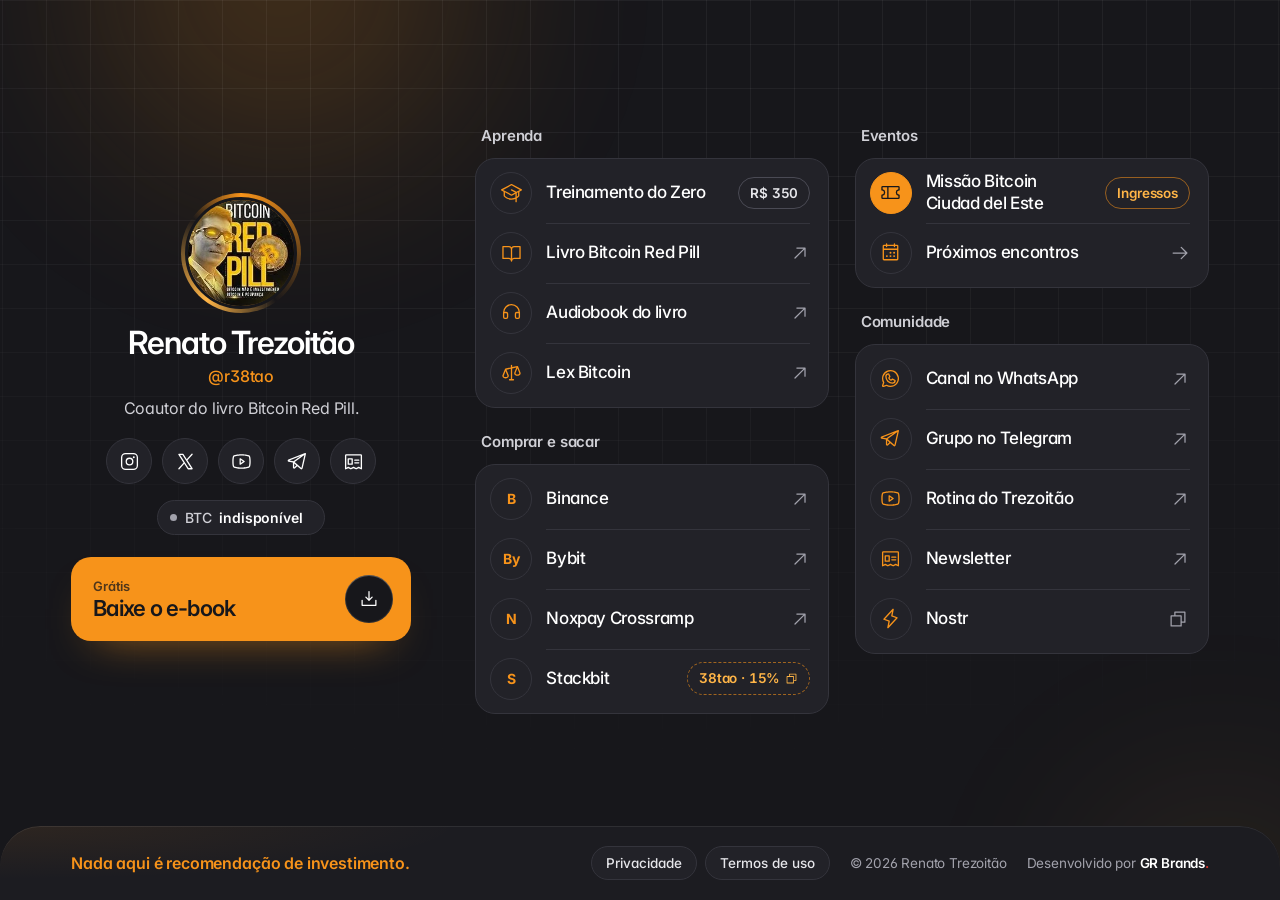
==== commit a9288194: "Add files via upload" ====
--- a/index.html
+++ b/index.html
@@ -76,7 +76,7 @@
         <section class="grupo cena" aria-labelledby="g-aprenda">
           <h2 class="grupo__titulo a" id="g-aprenda">Aprenda</h2>
           <div class="lista">
-            <a class="item a" data-cta="treinamento" href="https://renato38.com.br/?utm_source=linktree&amp;utm_medium=bio&amp;utm_campaign=instagram_profile" target="_blank" rel="noopener">
+            <a class="item a" data-cta="treinamento" href="curso/">
               <span class="item__ico"><svg viewBox="0 0 256 256" aria-hidden="true"><path d="M251.76,88.94l-120-64a8,8,0,0,0-7.52,0l-120,64a8,8,0,0,0,0,14.12L32,117.87v48.42a15.91,15.91,0,0,0,4.06,10.65C49.16,191.53,78.51,216,128,216a130,130,0,0,0,48-8.76V240a8,8,0,0,0,16,0V199.51a115.63,115.63,0,0,0,27.94-22.57A15.91,15.91,0,0,0,224,166.29V117.87l27.76-14.81a8,8,0,0,0,0-14.12ZM128,200c-43.27,0-68.72-21.14-80-33.71V126.4l76.24,40.66a8,8,0,0,0,7.52,0L176,143.47v46.34C163.4,195.69,147.52,200,128,200Zm80-33.75a97.83,97.83,0,0,1-16,14.25V134.93l16-8.53ZM188,118.94l-.22-.13-56-29.87a8,8,0,0,0-7.52,14.12L171,128l-43,22.93L25,96,128,41.07,231,96Z"/></svg></span>
               <span class="item__nome">Treinamento do Zero</span>
               <span class="chip">R$ 350</span>
@@ -288,6 +288,7 @@
 
   <div class="toast" id="toast" role="status">Copiado</div>
 
+  <script src="luz.js" defer></script>
   <script src="script.js" defer></script>
 </body>
 </html>
--- a/style.css
+++ b/style.css
@@ -26,6 +26,9 @@
 }
 
 * { box-sizing: border-box; margin: 0; padding: 0; }
+/* sem o quadrado azul do toque no celular; o foco de teclado continua (laranja) */
+* { -webkit-tap-highlight-color: transparent; }
+:focus:not(:focus-visible) { outline: none; }
 html { -webkit-text-size-adjust: 100%; color-scheme: dark; }
 body {
   min-height: 100vh;
@@ -98,7 +101,6 @@
   border: 1.1px solid var(--line); background: var(--card); color: var(--ink);
   transition: border-color .2s, color .2s;
 }
-.redes a:hover { border-color: var(--laranja); color: var(--laranja); }
 .redes svg { width: 21px; height: 21px; }
 
 /* cotação: discreta, uma linha */
@@ -124,7 +126,6 @@
   box-shadow: 0 20px 44px -26px rgba(247, 147, 26, .7);
   transition: transform .4s var(--ease), box-shadow .4s;
 }
-.ebook:hover { transform: translateY(-2px); box-shadow: 0 26px 54px -26px rgba(247, 147, 26, .85); }
 .ebook__tag { display: block; font-size: 13px; font-weight: 600; opacity: .75; }
 .ebook__titulo { display: block; font-size: 22px; font-weight: 600; letter-spacing: -.035em; line-height: 1.15; }
 .ebook__seta {
@@ -156,9 +157,7 @@
   border-radius: 16px;
   transition: background .25s;
 }
-.item + .item::before { content: ""; position: absolute; top: 0; left: 66px; right: 14px; height: 1px; background: var(--line); }
-.item:hover { background: var(--card-hover); }
-.item:hover::before, .item:hover + .item::before { opacity: 0; }
+.item + .item::after { content: ""; position: absolute; top: 0; left: 66px; right: 14px; height: 1px; background: var(--line); transition: opacity .3s; }
 
 .item__ico {
   width: 42px; height: 42px; border-radius: 50%;
@@ -168,16 +167,12 @@
 }
 .item__ico svg { width: 21px; height: 21px; }
 .item__ico--letra { font-size: 14px; font-weight: 700; letter-spacing: -.02em; }
-.item:hover .item__ico { border-color: var(--laranja); }
 
 .item__nome { min-width: 0; font-size: 17px; font-weight: 500; letter-spacing: -.02em; line-height: 1.25; }
 
 .item__seta { color: var(--faint); transition: color .25s, transform .3s var(--ease); }
 .item__seta svg { width: 20px; height: 20px; }
-.item:hover .item__seta { color: var(--laranja); transform: translate(2px, -2px); }
 .item__seta--copiar { display: grid; place-items: center; width: 36px; height: 36px; margin: -8px -6px -8px 0; border-radius: 50%; cursor: pointer; }
-.item:hover .item__seta--copiar { transform: none; }
-.item__seta--copiar:hover { background: rgba(255, 255, 255, .08); }
 
 .item--destaque .item__ico { background: var(--laranja); border-color: var(--laranja); color: #17171B; }
 
@@ -190,14 +185,23 @@
 .chip svg { width: 13px; height: 13px; }
 .chip--laranja { border-color: color-mix(in srgb, var(--laranja) 55%, transparent); color: var(--laranja-claro); }
 .chip--cupom { border-style: dashed; border-color: color-mix(in srgb, var(--laranja) 60%, transparent); color: var(--laranja-claro); cursor: pointer; transition: background .2s; }
-.chip--cupom:hover { background: color-mix(in srgb, var(--laranja) 14%, transparent); }
 
 /* ---------- rodapé ----------
    Mobile: três linhas centradas e respiradas (legais como pílulas,
    aviso, assinatura). Desktop: uma linha só. */
 .rodape {
+  /* mesma peça do rodapé do curso: largura da tela, cantos de cima
+     arredondados, brilho laranja no canto. O conteúdo segue compacto.
+     A margem de baixo negativa cancela o respiro da página, para o
+     painel encostar no fim da tela. */
   display: flex; flex-direction: column; align-items: center; gap: 14px;
-  margin-top: 16px; padding: 24px 0 8px; border-top: 1.1px solid var(--line);
+  margin: 28px calc(50% - 50vw) calc(-28px - env(safe-area-inset-bottom));
+  padding: 26px max(20px, calc(50vw - 620px + 28px)) calc(22px + env(safe-area-inset-bottom));
+  border-radius: 30px 30px 0 0;
+  background:
+    radial-gradient(60% 120% at 0% 0%, rgba(247, 147, 26, .08), transparent 60%),
+    #1C1C21;
+  box-shadow: inset 0 1px 0 rgba(255, 255, 255, .08), 0 -30px 60px -40px rgba(0, 0, 0, .8);
   color: var(--faint); font-size: 14px; text-align: center;
 }
 .rodape__legal { display: flex; gap: 8px; }
@@ -207,8 +211,7 @@
   font-size: 14px; font-weight: 500;
   transition: color .2s, border-color .2s;
 }
-.legal:hover { color: var(--ink); border-color: var(--line-hover); }
-.rodape__aviso { color: var(--faint); font-size: 13.5px; }
+.rodape__aviso { color: var(--laranja); font-size: 16px; font-weight: 600; letter-spacing: -.01em; }
 .rodape__base { display: flex; flex-direction: column; gap: 4px; color: var(--faint); }
 .rodape a { color: var(--ink); font-weight: 600; }
 .ponto-gr { color: #E3362E; }
@@ -229,7 +232,6 @@
 .modal__topo h2 { font-size: 21px; font-weight: 600; letter-spacing: -.03em; }
 .atualizado { margin-top: 4px; color: var(--faint); font-size: 13px; }
 .modal__fechar { flex: none; width: 38px; height: 38px; border-radius: 50%; border: 1.1px solid var(--line); color: var(--muted); font-size: 14px; transition: color .2s, border-color .2s; }
-.modal__fechar:hover { color: var(--laranja); border-color: var(--laranja); }
 .modal__corpo { overflow-y: auto; padding: 18px 22px 28px; overscroll-behavior: contain; }
 .modal__corpo:focus { outline: none; }
 .modal__corpo h3 { margin: 22px 0 8px; font-size: 15px; font-weight: 600; color: var(--ink); }
@@ -280,7 +282,6 @@
 
 /* o ícone do item dá um passo para o lado no hover */
 .item__ico svg, .item__ico { transition: border-color .25s, transform .35s var(--ease); }
-.item:hover .item__ico svg { transform: scale(1.1); }
 
 /* e-book: a seta de download balança no hover e um brilho atravessa o card de tempos em tempos */
 .ebook { position: relative; overflow: hidden; isolation: isolate; }
@@ -291,12 +292,10 @@
   animation: brilho 5s ease-in-out 2s infinite;
 }
 @keyframes brilho { 0%, 70% { left: -60%; } 100% { left: 130%; } }
-.ebook:hover .ebook__seta svg { animation: balanca .8s var(--ease) infinite; }
 @keyframes balanca { 50% { transform: translateY(3px); } }
 
 /* redes: sobem um pouco no hover */
 .redes a { transition: border-color .2s, color .2s, transform .35s var(--ease); }
-.redes a:hover { transform: translateY(-2px); }
 
 /* =========================================================
    DESKTOP (>= 900px): uma tela só, sem rolagem.
@@ -329,7 +328,9 @@
   .rodape {
     grid-column: 1 / -1;
     flex-direction: row; justify-content: space-between; gap: 20px;
-    margin-top: clamp(14px, 2.6vh, 28px); padding: clamp(12px, 2vh, 20px) 0;
+    margin: clamp(14px, 2.6vh, 28px) calc(50% - 50vw) 0;
+    padding: clamp(14px, 2.2vh, 22px) max(clamp(28px, 4vw, 56px), calc(50vw - 620px + clamp(28px, 4vw, 56px)));
+    border-radius: 40px 40px 0 0;
     font-size: 13.5px; text-align: left;
   }
   .rodape__legal { order: 2; }
@@ -345,6 +346,42 @@
   .pagina { min-height: 0; }
 }
 
+/* ---------- luz no hover (luz.js) ----------
+   Um brilho suave segue o cursor dentro do botão, e o contorno acende
+   em laranja só perto dele. Nos botões laranja a luz é branca. --mx e
+   --my vêm do luz.js. No toque, o elemento só afunda. */
+.tem-luz { isolation: isolate; }
+.luz {
+  position: absolute; inset: 0; z-index: -1; border-radius: inherit; pointer-events: none;
+  opacity: 0; transition: opacity .5s var(--ease);
+  background: radial-gradient(220px circle at var(--mx, 50%) var(--my, 50%), var(--luz-fundo, rgba(247, 147, 26, .12)), transparent 70%);
+}
+.luz::after {
+  content: ""; position: absolute; inset: 0; border-radius: inherit; padding: 1.1px;
+  background: radial-gradient(130px circle at var(--mx, 50%) var(--my, 50%), var(--luz-anel, rgba(255, 181, 71, .9)), transparent 72%);
+  -webkit-mask: linear-gradient(#000 0 0) content-box, linear-gradient(#000 0 0);
+  -webkit-mask-composite: xor; mask-composite: exclude;
+}
+.luz--clara { --luz-fundo: rgba(255, 255, 255, .34); --luz-anel: rgba(255, 255, 255, .85); }
+.luz--fundo::after { display: none; }
+.luz--anel { background: none; }
+.filtros button[aria-pressed="true"] > .luz { --luz-fundo: rgba(255, 255, 255, .34); --luz-anel: rgba(255, 255, 255, .85); }
+.faq__item summary { border-radius: 22px; }
+.faq__item[open] summary { border-radius: 22px 22px 0 0; }
+.faq__item[open] summary > .luz::after { display: none; }
+
+/* links de texto: clareiam e ganham um halo laranja discreto */
+.cab__nav a, .link-r, .btn-link, .vitrine__mais { transition: color .3s, text-shadow .4s; }
+
+@media (hover: hover) {
+  .tem-luz:hover > .luz { opacity: 1; }
+  .item:hover .item__seta { color: var(--laranja); }
+  .cab__nav a:hover { color: var(--ink); }
+  .cab__nav a:hover::after { transform: scaleX(1); transform-origin: left; }
+  .link-r:hover, .vitrine__mais:hover { color: var(--ink); text-shadow: 0 0 18px rgba(247, 147, 26, .55); }
+  .btn-link:hover { color: var(--laranja); text-shadow: 0 0 18px rgba(247, 147, 26, .5); }
+}
+
 @media (prefers-reduced-motion: reduce) {
   *, *::before, *::after { animation: none !important; transition: none !important; }
   .anim .cena .a { opacity: 1; }
